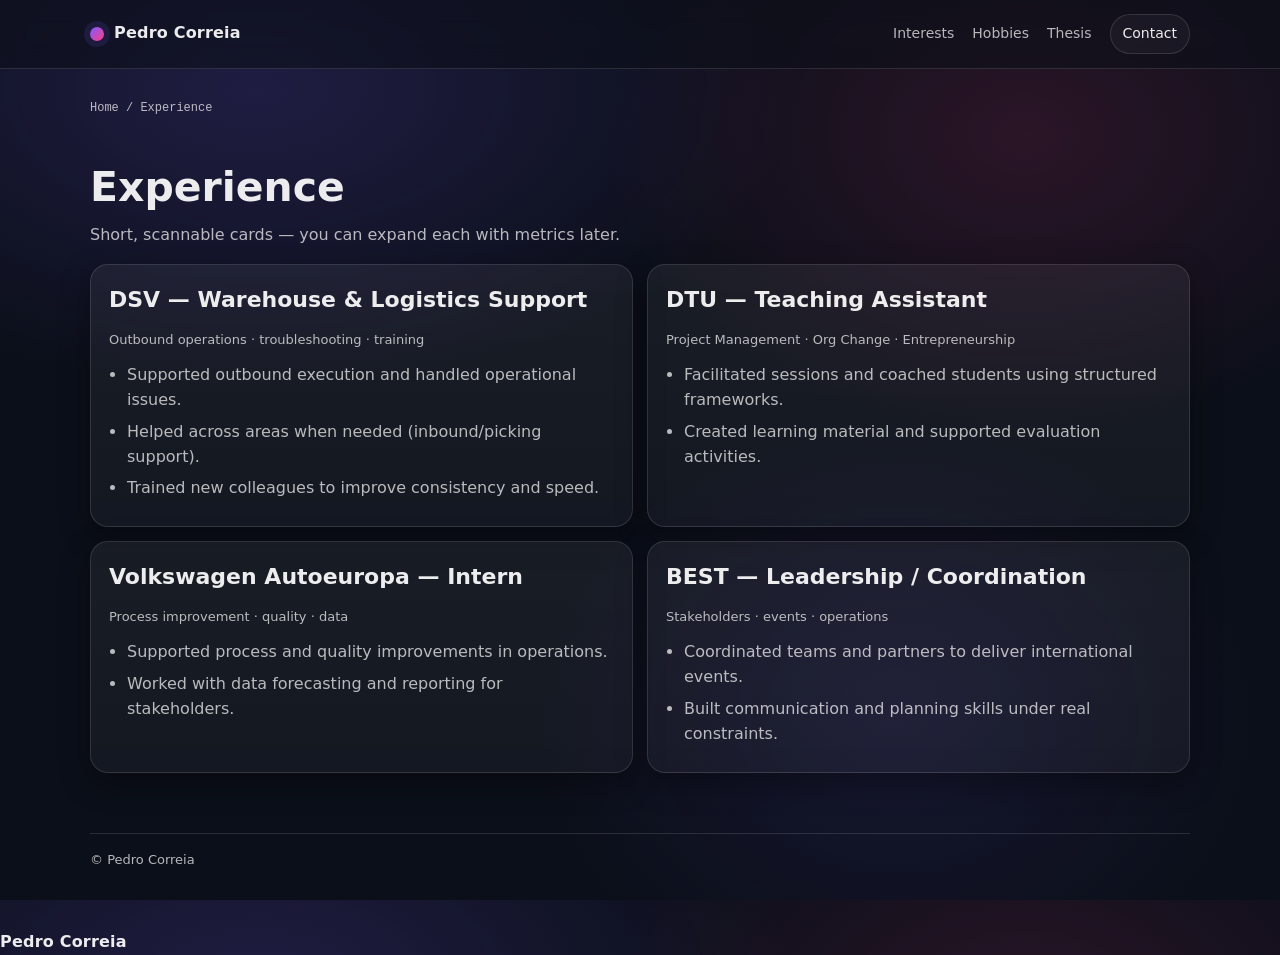
==== experience/index.html @ 8bd8205b "Update index.html" ====
<!doctype html>
<link rel="stylesheet" href="../assets/styles.css" />
<html lang="en">
<head>
  <meta charset="utf-8" />
  <meta name="viewport" content="width=device-width,initial-scale=1" />
  <title>Experience | Pedro Correia</title>
  <link rel="stylesheet" href="/assets/styles.css" />
</head>
<body>
  <a class="skip-link" href="#content">Skip to content</a>
  <header>
    <div class="container header-inner">
      <a class="brand" href="/"><span class="brand-mark"></span><span>Pedro Correia</span></a>
      <nav aria-label="Primary">
        <button class="nav-toggle" aria-expanded="false" aria-controls="nav-menu">Menu</button>
        <ul id="nav-menu" class="nav-menu">
          <li><a data-nav href="/interests/supply-chain/">Interests</a></li>
          <li><a data-nav href="/hobbies/">Hobbies</a></li>
          <li><a data-nav href="/thesis/">Thesis</a></li>
          <li><a class="pill" href="mailto:P02.correia@gmail.com">Contact</a></li>
        </ul>
      </nav>
    </div>
  </header>

  <main id="content" class="container">
    <div class="breadcrumbs"><a href="/">Home</a> / Experience</div>

    <section class="section">
      <h1>Experience</h1>
      <p class="lead muted">Short, scannable cards — you can expand each with metrics later.</p>

      <div class="cols-2">
        <div class="card">
          <h2>DSV — Warehouse & Logistics Support</h2>
          <p class="muted small">Outbound operations · troubleshooting · training</p>
          <ul class="bullets">
            <li>Supported outbound execution and handled operational issues.</li>
            <li>Helped across areas when needed (inbound/picking support).</li>
            <li>Trained new colleagues to improve consistency and speed.</li>
          </ul>
        </div>

        <div class="card">
          <h2>DTU — Teaching Assistant</h2>
          <p class="muted small">Project Management · Org Change · Entrepreneurship</p>
          <ul class="bullets">
            <li>Facilitated sessions and coached students using structured frameworks.</li>
            <li>Created learning material and supported evaluation activities.</li>
          </ul>
        </div>

        <div class="card">
          <h2>Volkswagen Autoeuropa — Intern</h2>
          <p class="muted small">Process improvement · quality · data</p>
          <ul class="bullets">
            <li>Supported process and quality improvements in operations.</li>
            <li>Worked with data forecasting and reporting for stakeholders.</li>
          </ul>
        </div>

        <div class="card">
          <h2>BEST — Leadership / Coordination</h2>
          <p class="muted small">Stakeholders · events · operations</p>
          <ul class="bullets">
            <li>Coordinated teams and partners to deliver international events.</li>
            <li>Built communication and planning skills under real constraints.</li>
          </ul>
        </div>
      </div>
    </section>

    <div class="footer">© <span id="year"></span> Pedro Correia</div>
  </main>
  <a class="brand" href="../../">Pedro Correia</a>

  <script src="..  /assets/site.js"></script>
</body>
</html>
---- assets/styles.css ----
:root{
  --bg:#0b0f19;
  --panel: rgba(255,255,255,.06);
  --panel2: rgba(255,255,255,.04);
  --text: rgba(255,255,255,.92);
  --muted: rgba(255,255,255,.70);
  --border: rgba(255,255,255,.12);
  --shadow: 0 10px 30px rgba(0,0,0,.35);
  --radius: 18px;
  --radius-sm: 12px;
  --max: 1100px;
  --accent:#7c5cff;
  --accent2:#ff3d88;
  --mono: ui-monospace, SFMono-Regular, Menlo, Monaco, Consolas, "Liberation Mono", "Courier New", monospace;
  --sans: ui-sans-serif, system-ui, -apple-system, Segoe UI, Roboto, Helvetica, Arial, "Apple Color Emoji","Segoe UI Emoji";
}

*{box-sizing:border-box}
html,body{height:100%}
body{
  margin:0;
  font-family:var(--sans);
  color:var(--text);
  background:
    radial-gradient(900px 500px at 20% 10%, rgba(124,92,255,.18), transparent 60%),
    radial-gradient(700px 500px at 80% 15%, rgba(255,61,136,.13), transparent 60%),
    radial-gradient(600px 500px at 70% 80%, rgba(124,92,255,.10), transparent 60%),
    var(--bg);
  line-height:1.55;
}

a{color:inherit;text-decoration:none}
a:hover{text-decoration:underline}

.container{width:min(var(--max), calc(100% - 40px)); margin:0 auto}

.skip-link{
  position:absolute; left:-9999px; top:auto; width:1px; height:1px; overflow:hidden;
}
.skip-link:focus{
  position:fixed; left:16px; top:16px; width:auto; height:auto;
  padding:10px 12px; background:#11182a; border:1px solid var(--border);
  border-radius:10px; z-index:1000;
}

header{
  position:sticky; top:0; z-index:999;
  backdrop-filter: blur(12px);
  background: rgba(11,15,25,.55);
  border-bottom:1px solid var(--border);
}

.header-inner{
  display:flex; align-items:center; justify-content:space-between; gap:16px;
  padding:14px 0;
}

.brand{
  display:flex; align-items:center; gap:10px; font-weight:800; letter-spacing:.2px;
}
.brand-mark{
  width:14px; height:14px; border-radius:50%;
  background: linear-gradient(135deg, var(--accent), var(--accent2));
  box-shadow: 0 0 0 6px rgba(124,92,255,.12);
}

.nav-toggle{
  display:none;
  padding:10px 12px;
  border-radius:12px;
  border:1px solid var(--border);
  background: rgba(255,255,255,.04);
  color: var(--text);
  cursor:pointer;
}

.nav-menu{
  display:flex; align-items:center; gap:18px;
  list-style:none; padding:0; margin:0;
}
.nav-menu a{font-size:14px; color:var(--muted)}
.nav-menu a:hover{color:var(--text); text-decoration:none}
.pill{
  display:inline-flex; padding:8px 12px; border-radius:999px;
  border:1px solid var(--border);
  background: rgba(255,255,255,.04);
  color: var(--text) !important;
}

main{padding: 30px 0 60px}

.hero{padding: 24px 0 10px}
.kicker{
  font-family: var(--mono);
  color: var(--muted);
  font-size: 12px;
  letter-spacing: .4px;
  text-transform: uppercase;
}
h1{margin: 10px 0 12px; font-size: clamp(28px, 3.2vw, 44px); line-height:1.12}
.lead{margin:0 0 16px; color:var(--muted); font-size:16px; max-width: 70ch}

.grid{
  display:grid; grid-template-columns: 1.1fr .9fr; gap:18px; align-items:start;
}

.section{padding: 26px 0}
.section h2{margin:0 0 10px; font-size: 22px}
.muted{color:var(--muted)}
.small{font-size:13px}

.card{
  border:1px solid var(--border);
  background: linear-gradient(180deg, var(--panel), var(--panel2));
  border-radius: var(--radius);
  padding: 18px;
  box-shadow: var(--shadow);
}
.card-title{margin:0 0 10px; font-size:16px}

.bullets{margin:0; padding-left:18px; color:var(--muted)}
.bullets li{margin: 7px 0}

.chips{display:flex; flex-wrap:wrap; gap:8px; margin-top:14px}
.chip{
  font-size:12px; padding:7px 10px;
  border-radius:999px; border:1px solid var(--border);
  background: rgba(255,255,255,.04);
}

.btn-row{display:flex; flex-wrap:wrap; gap:10px; margin-top:14px}
.btn{
  display:inline-flex; align-items:center; justify-content:center;
  gap:8px; padding:10px 14px;
  border-radius:14px; border:1px solid var(--border);
  background: rgba(255,255,255,.04);
  font-weight:700; font-size:14px;
}
.btn:hover{text-decoration:none; border-color: rgba(255,255,255,.22)}
.btn.primary{
  border-color: transparent;
  background: linear-gradient(135deg, var(--accent), var(--accent2));
  box-shadow: 0 10px 30px rgba(124,92,255,.20);
}
.btn.full{width:100%}

.cols-3{display:grid; grid-template-columns: repeat(3, 1fr); gap:14px}
.cols-2{display:grid; grid-template-columns: repeat(2, 1fr); gap:14px}

.tile a{display:block; height:100%}
.tile h3{margin:0 0 8px; font-size: 16px}
.tile p{margin:0; color:var(--muted)}

.breadcrumbs{
  font-family: var(--mono);
  font-size: 12px;
  color: var(--muted);
  margin-bottom: 12px;
}
.breadcrumbs a{color: var(--muted)}
.breadcrumbs a:hover{color: var(--text); text-decoration:none}

.footer{
  margin-top: 34px;
  padding-top: 16px;
  border-top: 1px solid var(--border);
  color: var(--muted);
  font-size: 13px;
}

@media (max-width: 920px){
  .grid{grid-template-columns: 1fr}
  .cols-3{grid-template-columns: 1fr}
}

@media (max-width: 720px){
  .cols-2{grid-template-columns: 1fr}
  .nav-toggle{display:inline-flex}
  .nav-menu{
    display:none;
    position:absolute;
    right: 20px;
    top: 58px;
    flex-direction:column;
    gap: 10px;
    padding: 14px;
    border-radius: 16px;
    border:1px solid var(--border);
    background: rgba(11,15,25,.92);
    box-shadow: var(--shadow);
    min-width: 220px;
  }
  .nav-menu.is-open{display:flex}
}
---- assets/styles.css ----
:root{
  --bg:#0b0f19;
  --panel: rgba(255,255,255,.06);
  --panel2: rgba(255,255,255,.04);
  --text: rgba(255,255,255,.92);
  --muted: rgba(255,255,255,.70);
  --border: rgba(255,255,255,.12);
  --shadow: 0 10px 30px rgba(0,0,0,.35);
  --radius: 18px;
  --radius-sm: 12px;
  --max: 1100px;
  --accent:#7c5cff;
  --accent2:#ff3d88;
  --mono: ui-monospace, SFMono-Regular, Menlo, Monaco, Consolas, "Liberation Mono", "Courier New", monospace;
  --sans: ui-sans-serif, system-ui, -apple-system, Segoe UI, Roboto, Helvetica, Arial, "Apple Color Emoji","Segoe UI Emoji";
}

*{box-sizing:border-box}
html,body{height:100%}
body{
  margin:0;
  font-family:var(--sans);
  color:var(--text);
  background:
    radial-gradient(900px 500px at 20% 10%, rgba(124,92,255,.18), transparent 60%),
    radial-gradient(700px 500px at 80% 15%, rgba(255,61,136,.13), transparent 60%),
    radial-gradient(600px 500px at 70% 80%, rgba(124,92,255,.10), transparent 60%),
    var(--bg);
  line-height:1.55;
}

a{color:inherit;text-decoration:none}
a:hover{text-decoration:underline}

.container{width:min(var(--max), calc(100% - 40px)); margin:0 auto}

.skip-link{
  position:absolute; left:-9999px; top:auto; width:1px; height:1px; overflow:hidden;
}
.skip-link:focus{
  position:fixed; left:16px; top:16px; width:auto; height:auto;
  padding:10px 12px; background:#11182a; border:1px solid var(--border);
  border-radius:10px; z-index:1000;
}

header{
  position:sticky; top:0; z-index:999;
  backdrop-filter: blur(12px);
  background: rgba(11,15,25,.55);
  border-bottom:1px solid var(--border);
}

.header-inner{
  display:flex; align-items:center; justify-content:space-between; gap:16px;
  padding:14px 0;
}

.brand{
  display:flex; align-items:center; gap:10px; font-weight:800; letter-spacing:.2px;
}
.brand-mark{
  width:14px; height:14px; border-radius:50%;
  background: linear-gradient(135deg, var(--accent), var(--accent2));
  box-shadow: 0 0 0 6px rgba(124,92,255,.12);
}

.nav-toggle{
  display:none;
  padding:10px 12px;
  border-radius:12px;
  border:1px solid var(--border);
  background: rgba(255,255,255,.04);
  color: var(--text);
  cursor:pointer;
}

.nav-menu{
  display:flex; align-items:center; gap:18px;
  list-style:none; padding:0; margin:0;
}
.nav-menu a{font-size:14px; color:var(--muted)}
.nav-menu a:hover{color:var(--text); text-decoration:none}
.pill{
  display:inline-flex; padding:8px 12px; border-radius:999px;
  border:1px solid var(--border);
  background: rgba(255,255,255,.04);
  color: var(--text) !important;
}

main{padding: 30px 0 60px}

.hero{padding: 24px 0 10px}
.kicker{
  font-family: var(--mono);
  color: var(--muted);
  font-size: 12px;
  letter-spacing: .4px;
  text-transform: uppercase;
}
h1{margin: 10px 0 12px; font-size: clamp(28px, 3.2vw, 44px); line-height:1.12}
.lead{margin:0 0 16px; color:var(--muted); font-size:16px; max-width: 70ch}

.grid{
  display:grid; grid-template-columns: 1.1fr .9fr; gap:18px; align-items:start;
}

.section{padding: 26px 0}
.section h2{margin:0 0 10px; font-size: 22px}
.muted{color:var(--muted)}
.small{font-size:13px}

.card{
  border:1px solid var(--border);
  background: linear-gradient(180deg, var(--panel), var(--panel2));
  border-radius: var(--radius);
  padding: 18px;
  box-shadow: var(--shadow);
}
.card-title{margin:0 0 10px; font-size:16px}

.bullets{margin:0; padding-left:18px; color:var(--muted)}
.bullets li{margin: 7px 0}

.chips{display:flex; flex-wrap:wrap; gap:8px; margin-top:14px}
.chip{
  font-size:12px; padding:7px 10px;
  border-radius:999px; border:1px solid var(--border);
  background: rgba(255,255,255,.04);
}

.btn-row{display:flex; flex-wrap:wrap; gap:10px; margin-top:14px}
.btn{
  display:inline-flex; align-items:center; justify-content:center;
  gap:8px; padding:10px 14px;
  border-radius:14px; border:1px solid var(--border);
  background: rgba(255,255,255,.04);
  font-weight:700; font-size:14px;
}
.btn:hover{text-decoration:none; border-color: rgba(255,255,255,.22)}
.btn.primary{
  border-color: transparent;
  background: linear-gradient(135deg, var(--accent), var(--accent2));
  box-shadow: 0 10px 30px rgba(124,92,255,.20);
}
.btn.full{width:100%}

.cols-3{display:grid; grid-template-columns: repeat(3, 1fr); gap:14px}
.cols-2{display:grid; grid-template-columns: repeat(2, 1fr); gap:14px}

.tile a{display:block; height:100%}
.tile h3{margin:0 0 8px; font-size: 16px}
.tile p{margin:0; color:var(--muted)}

.breadcrumbs{
  font-family: var(--mono);
  font-size: 12px;
  color: var(--muted);
  margin-bottom: 12px;
}
.breadcrumbs a{color: var(--muted)}
.breadcrumbs a:hover{color: var(--text); text-decoration:none}

.footer{
  margin-top: 34px;
  padding-top: 16px;
  border-top: 1px solid var(--border);
  color: var(--muted);
  font-size: 13px;
}

@media (max-width: 920px){
  .grid{grid-template-columns: 1fr}
  .cols-3{grid-template-columns: 1fr}
}

@media (max-width: 720px){
  .cols-2{grid-template-columns: 1fr}
  .nav-toggle{display:inline-flex}
  .nav-menu{
    display:none;
    position:absolute;
    right: 20px;
    top: 58px;
    flex-direction:column;
    gap: 10px;
    padding: 14px;
    border-radius: 16px;
    border:1px solid var(--border);
    background: rgba(11,15,25,.92);
    box-shadow: var(--shadow);
    min-width: 220px;
  }
  .nav-menu.is-open{display:flex}
}
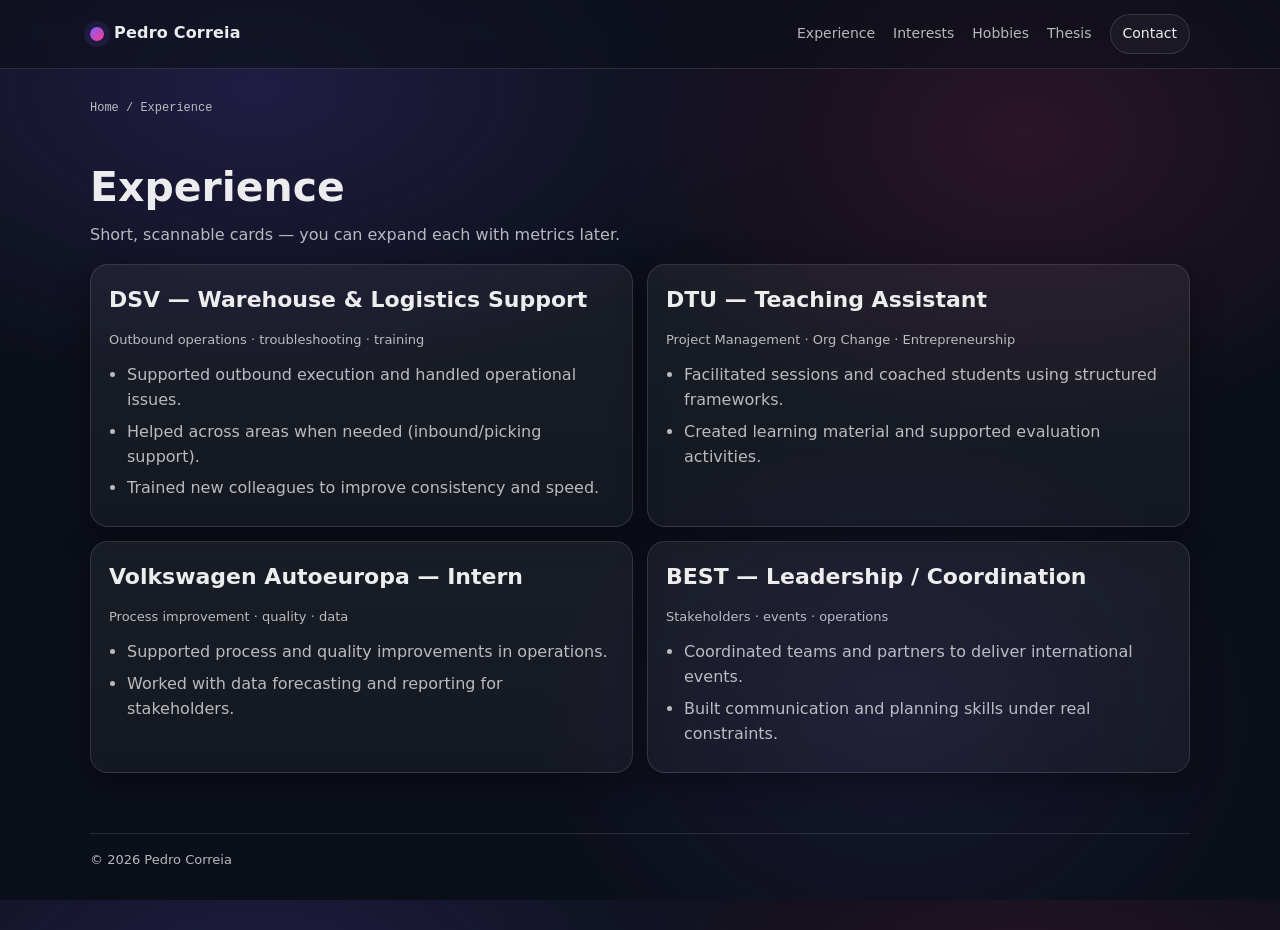
==== commit 9ccc723a: "Update index.html" ====
--- a/experience/index.html
+++ b/experience/index.html
@@ -1,23 +1,32 @@
 <!doctype html>
-<link rel="stylesheet" href="../assets/styles.css" />
 <html lang="en">
 <head>
   <meta charset="utf-8" />
   <meta name="viewport" content="width=device-width,initial-scale=1" />
   <title>Experience | Pedro Correia</title>
-  <link rel="stylesheet" href="/assets/styles.css" />
+
+  <!-- experience/ is 1 folder deep -->
+  <link rel="stylesheet" href="../assets/styles.css" />
 </head>
+
 <body>
   <a class="skip-link" href="#content">Skip to content</a>
+
   <header>
     <div class="container header-inner">
-      <a class="brand" href="/"><span class="brand-mark"></span><span>Pedro Correia</span></a>
+      <!-- go back to homepage -->
+      <a class="brand" href="../">
+        <span class="brand-mark" aria-hidden="true"></span>
+        <span>Pedro Correia</span>
+      </a>
+
       <nav aria-label="Primary">
         <button class="nav-toggle" aria-expanded="false" aria-controls="nav-menu">Menu</button>
         <ul id="nav-menu" class="nav-menu">
-          <li><a data-nav href="/interests/supply-chain/">Interests</a></li>
-          <li><a data-nav href="/hobbies/">Hobbies</a></li>
-          <li><a data-nav href="/thesis/">Thesis</a></li>
+          <li><a href="../experience/">Experience</a></li>
+          <li><a href="../interests/supply-chain/">Interests</a></li>
+          <li><a href="../hobbies/">Hobbies</a></li>
+          <li><a href="../thesis/">Thesis</a></li>
           <li><a class="pill" href="mailto:P02.correia@gmail.com">Contact</a></li>
         </ul>
       </nav>
@@ -25,7 +34,7 @@
   </header>
 
   <main id="content" class="container">
-    <div class="breadcrumbs"><a href="/">Home</a> / Experience</div>
+    <div class="breadcrumbs"><a href="../">Home</a> / Experience</div>
 
     <section class="section">
       <h1>Experience</h1>
@@ -73,8 +82,7 @@
 
     <div class="footer">© <span id="year"></span> Pedro Correia</div>
   </main>
-  <a class="brand" href="../../">Pedro Correia</a>
 
-  <script src="..  /assets/site.js"></script>
+  <script src="../assets/site.js"></script>
 </body>
 </html>
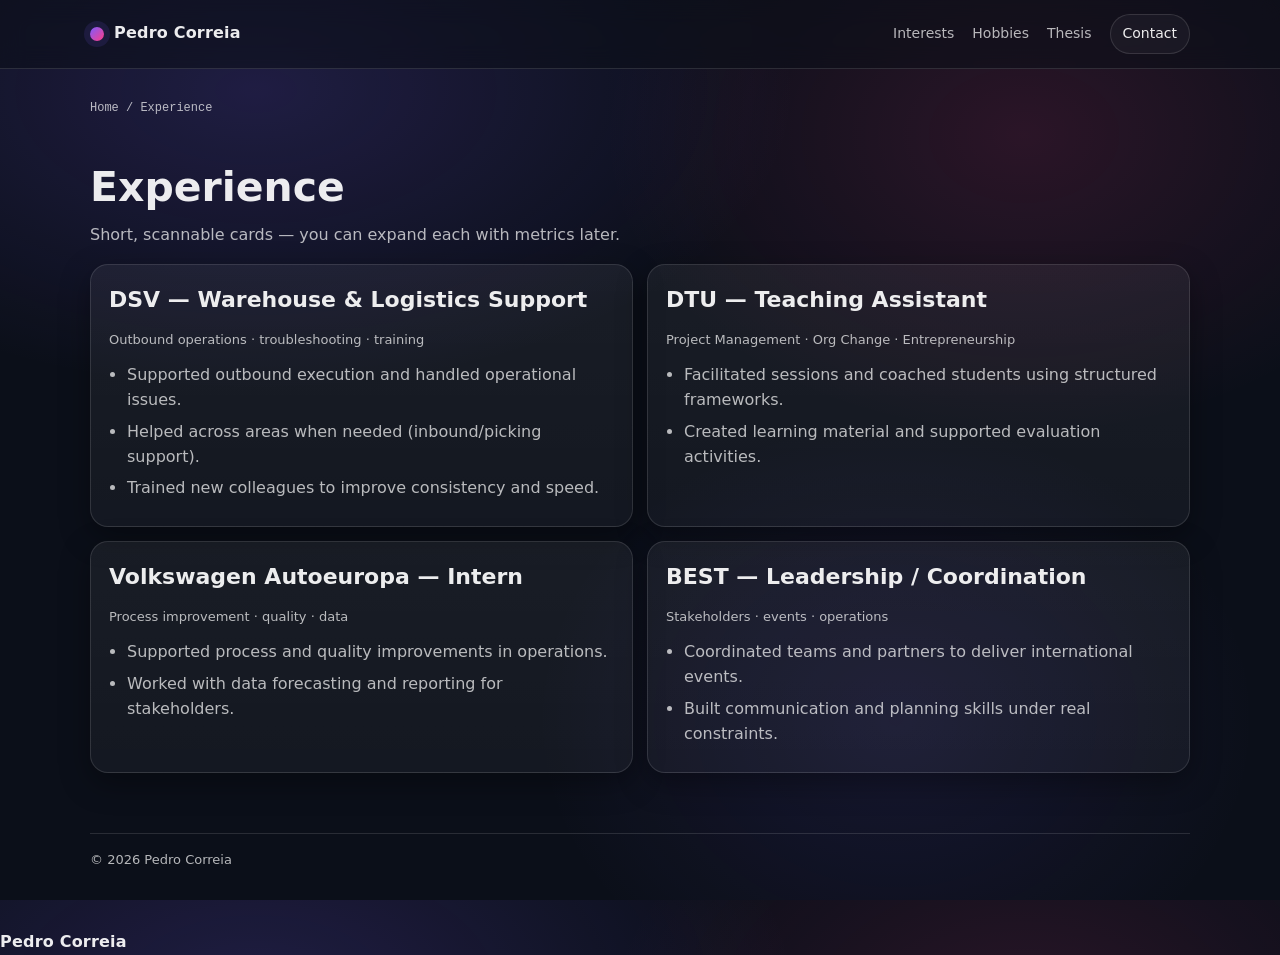
==== commit 61adb9e6: "Update index.html" ====
--- a/experience/index.html
+++ b/experience/index.html
@@ -1,88 +1 @@
-<!doctype html>
-<html lang="en">
-<head>
-  <meta charset="utf-8" />
-  <meta name="viewport" content="width=device-width,initial-scale=1" />
-  <title>Experience | Pedro Correia</title>
-
-  <!-- experience/ is 1 folder deep -->
-  <link rel="stylesheet" href="../assets/styles.css" />
-</head>
-
-<body>
-  <a class="skip-link" href="#content">Skip to content</a>
-
-  <header>
-    <div class="container header-inner">
-      <!-- go back to homepage -->
-      <a class="brand" href="../">
-        <span class="brand-mark" aria-hidden="true"></span>
-        <span>Pedro Correia</span>
-      </a>
-
-      <nav aria-label="Primary">
-        <button class="nav-toggle" aria-expanded="false" aria-controls="nav-menu">Menu</button>
-        <ul id="nav-menu" class="nav-menu">
-          <li><a href="../experience/">Experience</a></li>
-          <li><a href="../interests/supply-chain/">Interests</a></li>
-          <li><a href="../hobbies/">Hobbies</a></li>
-          <li><a href="../thesis/">Thesis</a></li>
-          <li><a class="pill" href="mailto:P02.correia@gmail.com">Contact</a></li>
-        </ul>
-      </nav>
-    </div>
-  </header>
-
-  <main id="content" class="container">
-    <div class="breadcrumbs"><a href="../">Home</a> / Experience</div>
-
-    <section class="section">
-      <h1>Experience</h1>
-      <p class="lead muted">Short, scannable cards — you can expand each with metrics later.</p>
-
-      <div class="cols-2">
-        <div class="card">
-          <h2>DSV — Warehouse & Logistics Support</h2>
-          <p class="muted small">Outbound operations · troubleshooting · training</p>
-          <ul class="bullets">
-            <li>Supported outbound execution and handled operational issues.</li>
-            <li>Helped across areas when needed (inbound/picking support).</li>
-            <li>Trained new colleagues to improve consistency and speed.</li>
-          </ul>
-        </div>
-
-        <div class="card">
-          <h2>DTU — Teaching Assistant</h2>
-          <p class="muted small">Project Management · Org Change · Entrepreneurship</p>
-          <ul class="bullets">
-            <li>Facilitated sessions and coached students using structured frameworks.</li>
-            <li>Created learning material and supported evaluation activities.</li>
-          </ul>
-        </div>
-
-        <div class="card">
-          <h2>Volkswagen Autoeuropa — Intern</h2>
-          <p class="muted small">Process improvement · quality · data</p>
-          <ul class="bullets">
-            <li>Supported process and quality improvements in operations.</li>
-            <li>Worked with data forecasting and reporting for stakeholders.</li>
-          </ul>
-        </div>
-
-        <div class="card">
-          <h2>BEST — Leadership / Coordination</h2>
-          <p class="muted small">Stakeholders · events · operations</p>
-          <ul class="bullets">
-            <li>Coordinated teams and partners to deliver international events.</li>
-            <li>Built communication and planning skills under real constraints.</li>
-          </ul>
-        </div>
-      </div>
-    </section>
-
-    <div class="footer">© <span id="year"></span> Pedro Correia</div>
-  </main>
-
-  <script src="../assets/site.js"></script>
-</body>
-</html>
+<!doctype html> <link rel="stylesheet" href="../assets/styles.css" /> <html lang="en"> <head> <meta charset="utf-8" /> <meta name="viewport" content="width=device-width,initial-scale=1" /> <title>Experience | Pedro Correia</title> <link rel="stylesheet" href="/assets/styles.css" /> </head> <body> <a class="skip-link" href="#content">Skip to content</a> <header> <div class="container header-inner"> <a class="brand" href="/"><span class="brand-mark"></span><span>Pedro Correia</span></a> <nav aria-label="Primary"> <button class="nav-toggle" aria-expanded="false" aria-controls="nav-menu">Menu</button> <ul id="nav-menu" class="nav-menu"> <li><a data-nav href="/interests/supply-chain/">Interests</a></li> <li><a data-nav href="/hobbies/">Hobbies</a></li> <li><a data-nav href="/thesis/">Thesis</a></li> <li><a class="pill" href="mailto:P02.correia@gmail.com">Contact</a></li> </ul> </nav> </div> </header> <main id="content" class="container"> <div class="breadcrumbs"><a href="/">Home</a> / Experience</div> <section class="section"> <h1>Experience</h1> <p class="lead muted">Short, scannable cards — you can expand each with metrics later.</p> <div class="cols-2"> <div class="card"> <h2>DSV — Warehouse & Logistics Support</h2> <p class="muted small">Outbound operations · troubleshooting · training</p> <ul class="bullets"> <li>Supported outbound execution and handled operational issues.</li> <li>Helped across areas when needed (inbound/picking support).</li> <li>Trained new colleagues to improve consistency and speed.</li> </ul> </div> <div class="card"> <h2>DTU — Teaching Assistant</h2> <p class="muted small">Project Management · Org Change · Entrepreneurship</p> <ul class="bullets"> <li>Facilitated sessions and coached students using structured frameworks.</li> <li>Created learning material and supported evaluation activities.</li> </ul> </div> <div class="card"> <h2>Volkswagen Autoeuropa — Intern</h2> <p class="muted small">Process improvement · quality · data</p> <ul class="bullets"> <li>Supported process and quality improvements in operations.</li> <li>Worked with data forecasting and reporting for stakeholders.</li> </ul> </div> <div class="card"> <h2>BEST — Leadership / Coordination</h2> <p class="muted small">Stakeholders · events · operations</p> <ul class="bullets"> <li>Coordinated teams and partners to deliver international events.</li> <li>Built communication and planning skills under real constraints.</li> </ul> </div> </div> </section> <div class="footer">© <span id="year"></span> Pedro Correia</div> </main> <a class="brand" href="../../">Pedro Correia</a> <script src="../../assets/site.js"></script> </body> </html>
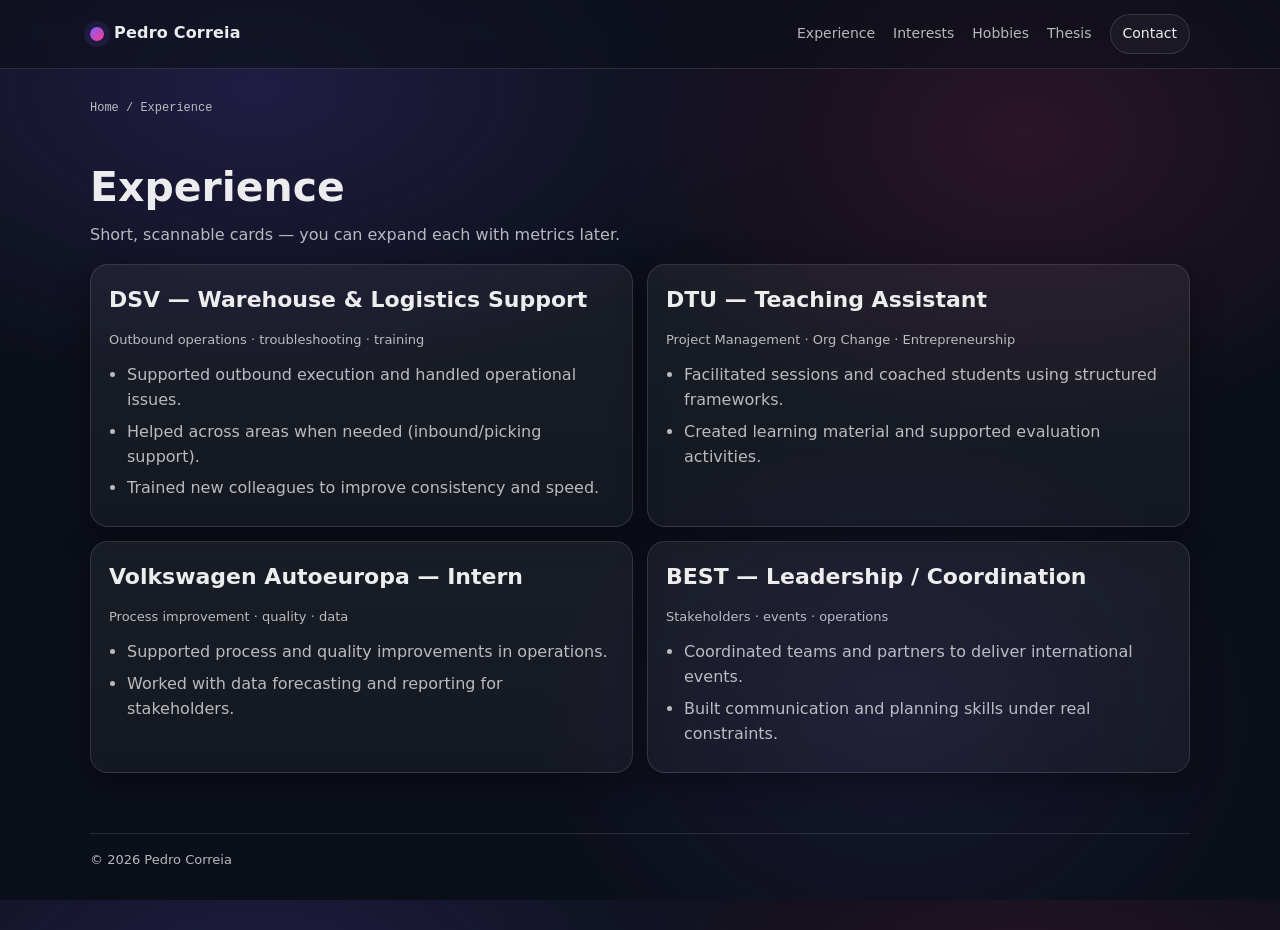
==== commit b2516a3c: "Update index.html" ====
--- a/experience/index.html
+++ b/experience/index.html
@@ -1 +1,89 @@
-<!doctype html> <link rel="stylesheet" href="../assets/styles.css" /> <html lang="en"> <head> <meta charset="utf-8" /> <meta name="viewport" content="width=device-width,initial-scale=1" /> <title>Experience | Pedro Correia</title> <link rel="stylesheet" href="/assets/styles.css" /> </head> <body> <a class="skip-link" href="#content">Skip to content</a> <header> <div class="container header-inner"> <a class="brand" href="/"><span class="brand-mark"></span><span>Pedro Correia</span></a> <nav aria-label="Primary"> <button class="nav-toggle" aria-expanded="false" aria-controls="nav-menu">Menu</button> <ul id="nav-menu" class="nav-menu"> <li><a data-nav href="/interests/supply-chain/">Interests</a></li> <li><a data-nav href="/hobbies/">Hobbies</a></li> <li><a data-nav href="/thesis/">Thesis</a></li> <li><a class="pill" href="mailto:P02.correia@gmail.com">Contact</a></li> </ul> </nav> </div> </header> <main id="content" class="container"> <div class="breadcrumbs"><a href="/">Home</a> / Experience</div> <section class="section"> <h1>Experience</h1> <p class="lead muted">Short, scannable cards — you can expand each with metrics later.</p> <div class="cols-2"> <div class="card"> <h2>DSV — Warehouse & Logistics Support</h2> <p class="muted small">Outbound operations · troubleshooting · training</p> <ul class="bullets"> <li>Supported outbound execution and handled operational issues.</li> <li>Helped across areas when needed (inbound/picking support).</li> <li>Trained new colleagues to improve consistency and speed.</li> </ul> </div> <div class="card"> <h2>DTU — Teaching Assistant</h2> <p class="muted small">Project Management · Org Change · Entrepreneurship</p> <ul class="bullets"> <li>Facilitated sessions and coached students using structured frameworks.</li> <li>Created learning material and supported evaluation activities.</li> </ul> </div> <div class="card"> <h2>Volkswagen Autoeuropa — Intern</h2> <p class="muted small">Process improvement · quality · data</p> <ul class="bullets"> <li>Supported process and quality improvements in operations.</li> <li>Worked with data forecasting and reporting for stakeholders.</li> </ul> </div> <div class="card"> <h2>BEST — Leadership / Coordination</h2> <p class="muted small">Stakeholders · events · operations</p> <ul class="bullets"> <li>Coordinated teams and partners to deliver international events.</li> <li>Built communication and planning skills under real constraints.</li> </ul> </div> </div> </section> <div class="footer">© <span id="year"></span> Pedro Correia</div> </main> <a class="brand" href="../../">Pedro Correia</a> <script src="../../assets/site.js"></script> </body> </html>
+<!doctype html>
+<html lang="en">
+<head>
+  <meta charset="utf-8" />
+  <meta name="viewport" content="width=device-width,initial-scale=1" />
+  <title>Experience | Pedro Correia</title>
+
+  <!-- experience/ is 1 folder deep -->
+  <link rel="stylesheet" href="../assets/styles.css" />
+</head>
+
+<body>
+  <a class="skip-link" href="#content">Skip to content</a>
+
+  <header>
+    <div class="container header-inner">
+      <!-- go back to homepage -->
+      <a class="brand" href="../">
+        <span class="brand-mark" aria-hidden="true"></span>
+        <span>Pedro Correia</span>
+      </a>
+
+      <nav aria-label="Primary">
+        <button class="nav-toggle" aria-expanded="false" aria-controls="nav-menu">Menu</button>
+        <ul id="nav-menu" class="nav-menu">
+          <li><a href="../experience/">Experience</a></li>
+          <li><a href="../interests/supply-chain/">Interests</a></li>
+          <li><a href="../hobbies/">Hobbies</a></li>
+          <li><a href="../thesis/">Thesis</a></li>
+          <li><a class="pill" href="mailto:P02.correia@gmail.com">Contact</a></li>
+        </ul>
+      </nav>
+    </div>
+  </header>
+
+  <main id="content" class="container">
+    <div class="breadcrumbs"><a href="../">Home</a> / Experience</div>
+
+    <section class="section">
+      <h1>Experience</h1>
+      <p class="lead muted">Short, scannable cards — you can expand each with metrics later.</p>
+
+      <div class="cols-2">
+        <div class="card">
+          <h2>DSV — Warehouse & Logistics Support</h2>
+          <p class="muted small">Outbound operations · troubleshooting · training</p>
+          <ul class="bullets">
+            <li>Supported outbound execution and handled operational issues.</li>
+            <li>Helped across areas when needed (inbound/picking support).</li>
+            <li>Trained new colleagues to improve consistency and speed.</li>
+          </ul>
+        </div>
+
+        <div class="card">
+          <h2>DTU — Teaching Assistant</h2>
+          <p class="muted small">Project Management · Org Change · Entrepreneurship</p>
+          <ul class="bullets">
+            <li>Facilitated sessions and coached students using structured frameworks.</li>
+            <li>Created learning material and supported evaluation activities.</li>
+          </ul>
+        </div>
+
+        <div class="card">
+          <h2>Volkswagen Autoeuropa — Intern</h2>
+          <p class="muted small">Process improvement · quality · data</p>
+          <ul class="bullets">
+            <li>Supported process and quality improvements in operations.</li>
+            <li>Worked with data forecasting and reporting for stakeholders.</li>
+          </ul>
+        </div>
+
+        <div class="card">
+          <h2>BEST — Leadership / Coordination</h2>
+          <p class="muted small">Stakeholders · events · operations</p>
+          <ul class="bullets">
+            <li>Coordinated teams and partners to deliver international events.</li>
+            <li>Built communication and planning skills under real constraints.</li>
+          </ul>
+        </div>
+      </div>
+    </section>
+
+    <div class="footer">© <span id="year"></span> Pedro Correia</div>
+  </main>
+
+  <!-- experience/ is 1 folder deep -->
+  <script src="../assets/site.js"></script>
+</body>
+</html>
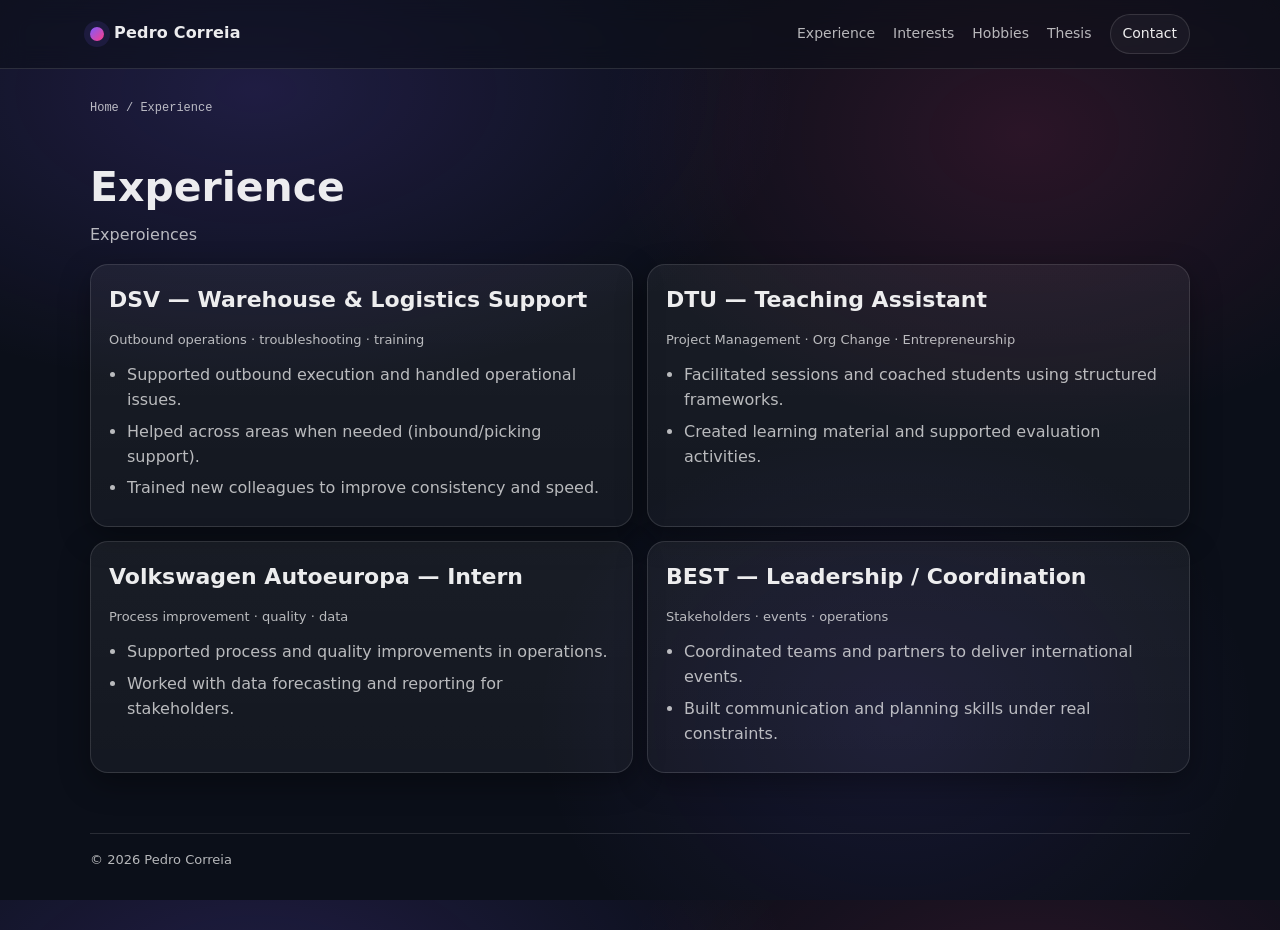
==== commit eaab3579: "Update index.html" ====
--- a/experience/index.html
+++ b/experience/index.html
@@ -5,7 +5,7 @@
   <meta name="viewport" content="width=device-width,initial-scale=1" />
   <title>Experience | Pedro Correia</title>
 
-  <!-- experience/ is 1 folder deep -->
+ 
   <link rel="stylesheet" href="../assets/styles.css" />
 </head>
 
@@ -38,7 +38,7 @@
 
     <section class="section">
       <h1>Experience</h1>
-      <p class="lead muted">Short, scannable cards — you can expand each with metrics later.</p>
+      <p class="lead muted">Experoiences</p>
 
       <div class="cols-2">
         <div class="card">
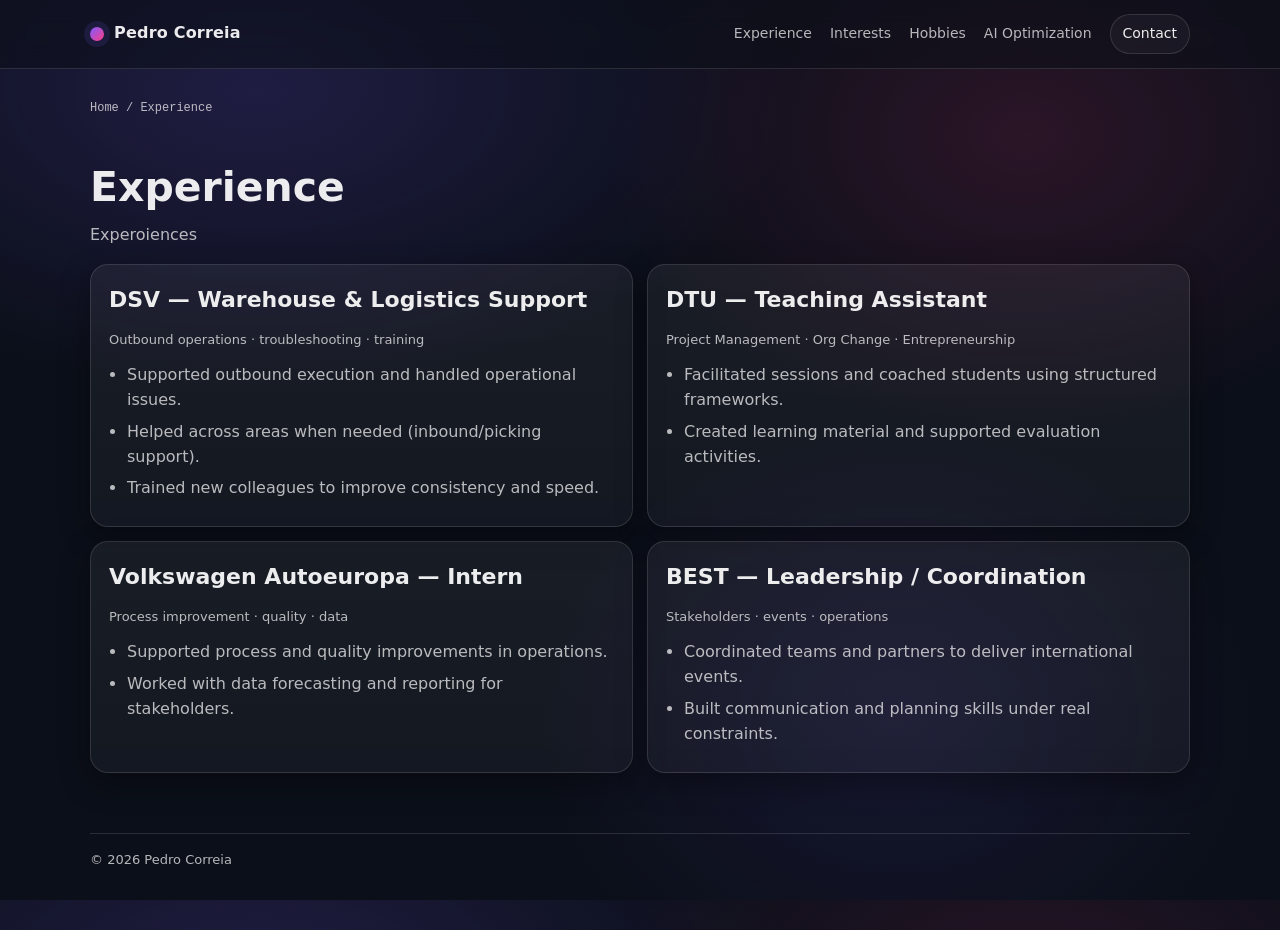
==== commit f6a7bdc0: "Update index.html" ====
--- a/experience/index.html
+++ b/experience/index.html
@@ -26,7 +26,7 @@
           <li><a href="../experience/">Experience</a></li>
           <li><a href="../interests/supply-chain/">Interests</a></li>
           <li><a href="../hobbies/">Hobbies</a></li>
-          <li><a href="../thesis/">Thesis</a></li>
+          <li><a href="../thesis/">AI Optimization</a></li>
           <li><a class="pill" href="mailto:P02.correia@gmail.com">Contact</a></li>
         </ul>
       </nav>
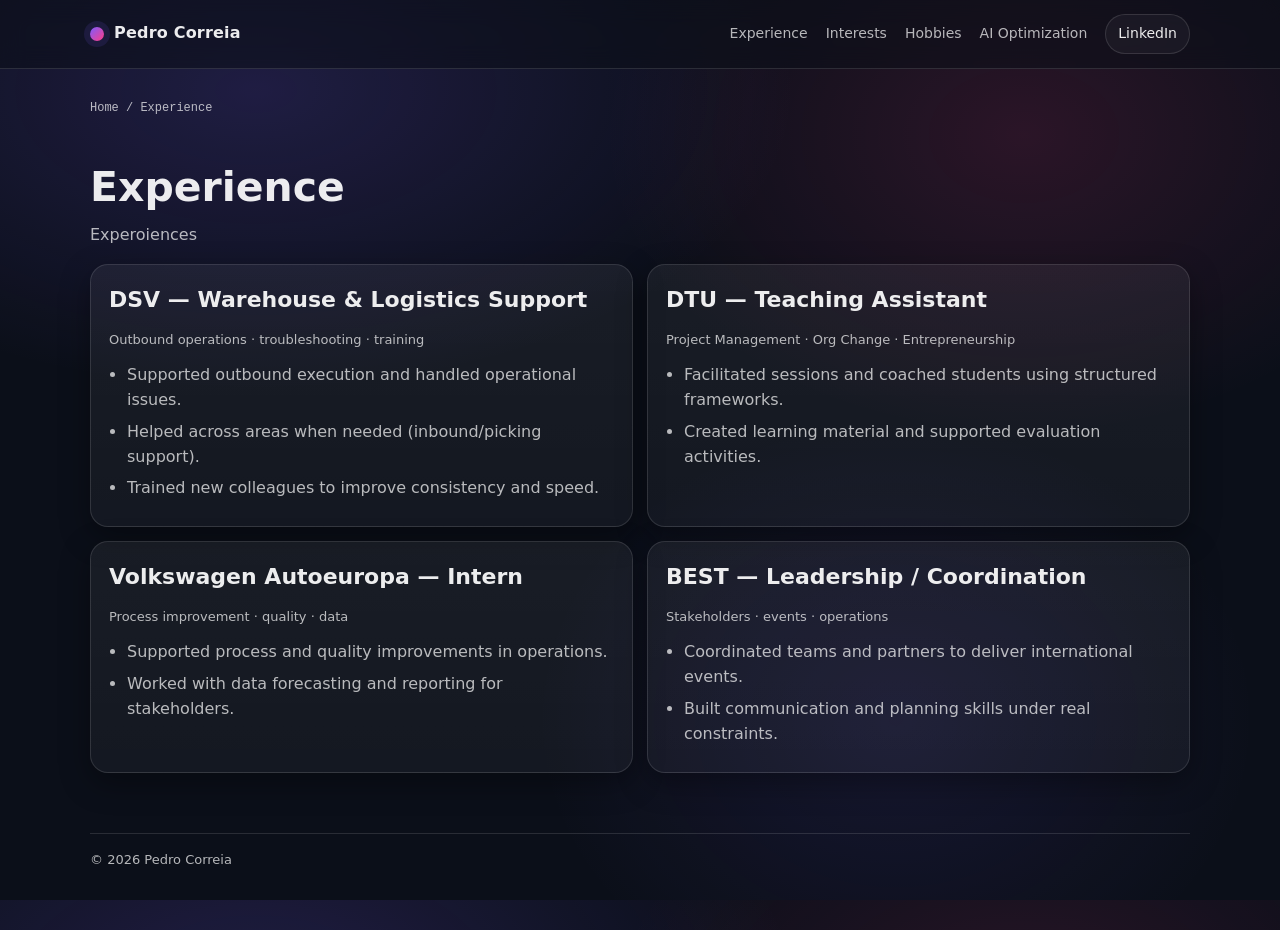
==== commit 0a8fb213: "Update index.html" ====
--- a/experience/index.html
+++ b/experience/index.html
@@ -27,7 +27,7 @@
           <li><a href="../interests/supply-chain/">Interests</a></li>
           <li><a href="../hobbies/">Hobbies</a></li>
           <li><a href="../thesis/">AI Optimization</a></li>
-          <li><a class="pill" href="mailto:P02.correia@gmail.com">Contact</a></li>
+          <li><a class="pill" href="https://www.linkedin.com/in/pedrolcorreia/">LinkedIn</a></li>
         </ul>
       </nav>
     </div>
